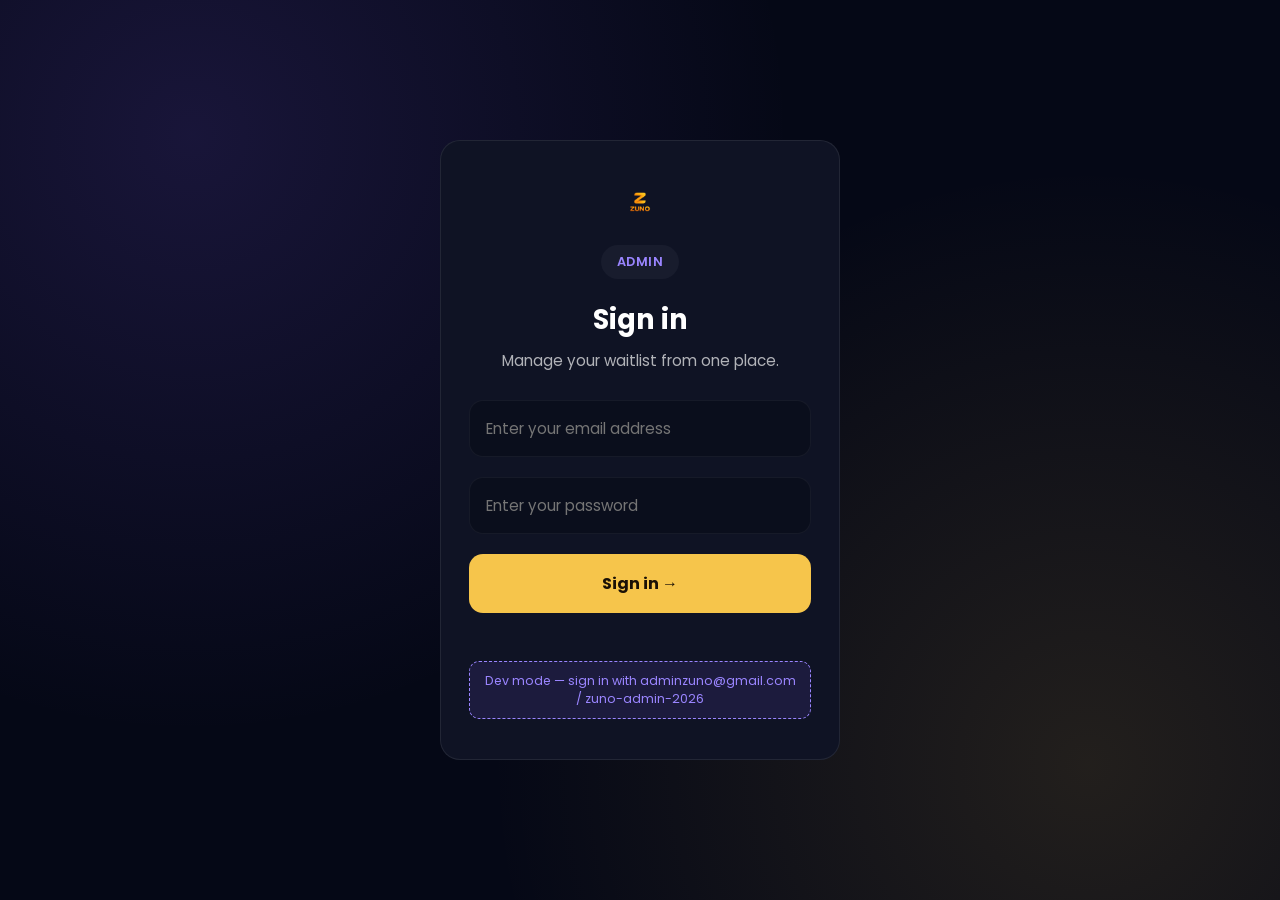
==== admin/index.html @ 76568426 "Add admin panel" ====
<!DOCTYPE html>
<html lang="en">
<head>
<meta charset="UTF-8">
<meta name="viewport" content="width=device-width, initial-scale=1.0">
<title>Admin Sign In — ZUNO</title>
<meta name="robots" content="noindex, nofollow">
<link rel="icon" type="image/png" href="assets/zuno.png?v=2">
<link href="https://fonts.googleapis.com/css2?family=Poppins:wght@300;400;500;600;700;800&display=swap" rel="stylesheet">
<link rel="stylesheet" href="css/admin.css">
</head>
<body class="admin-auth-body">

<a class="skip-link" href="#main-content">Skip to content</a>

<main id="main-content" class="auth-shell">

  <div class="auth-card">
    <img class="auth-logo" src="assets/zuno.png" alt="ZUNO">
    <span class="badge auth-badge">ADMIN</span>
    <h1 class="auth-title">Sign in</h1>
    <p class="auth-subtitle">Manage your waitlist from one place.</p>

    <form id="loginForm" novalidate>
      <label class="sr-only" for="email">Email address</label>
      <input id="email" type="email" name="email" placeholder="Enter your email address" autocomplete="username" required>

      <label class="sr-only" for="password">Password</label>
      <input id="password" type="password" name="password" placeholder="Enter your password" autocomplete="current-password" required>

      <button type="submit" class="join-btn" id="loginBtn">Sign in →</button>

      <p class="form-feedback" id="loginFeedback" role="status" aria-live="polite"></p>
    </form>

    <p class="dev-hint" id="devHint" hidden></p>
  </div>

</main>

<script src="js/config.js"></script>
<script src="js/api.js"></script>
<script src="js/auth.js"></script>
</body>
</html>
---- admin/css/admin.css ----
/* =========================================================
   ZUNO Admin — styles
   Self-contained: does NOT depend on ../css/style.css, so this
   admin folder works no matter where/how it's served (avoids
   local-server "can't go above root" issues with ../ paths).
   ========================================================= */

/* ---------- Design tokens (mirrors the main site) ---------- */
:root{
  --color-bg:        #050816;
  --color-surface:    #0f1324;
  --color-surface-2:  #12162a;
  --color-surface-3:  #181c2d;
  --color-input:      #0a0e1c;
  --color-border:      rgba(255,255,255,.08);
  --color-border-soft: rgba(255,255,255,.05);

  --color-gold:       #f6c54b;
  --color-gold-hover: #ffd66b;
  --color-gold-text:  #1a1106;
  --color-purple:     #7f5af0;
  --color-purple-soft:#9a85ff;

  --color-text:        #ffffff;
  --color-text-muted:  rgba(255,255,255,.68);
  --color-text-faint:  rgba(255,255,255,.46);

  --font-body: 'Poppins', sans-serif;

  --space-1: 8px;
  --space-2: 12px;
  --space-3: 20px;
  --space-4: 28px;
  --space-5: 40px;
  --space-6: 60px;
  --space-7: 80px;

  --container: 1200px;

  --radius-sm: 10px;
  --radius-md: 14px;
  --radius-lg: 20px;
  --radius-xl: 28px;
  --radius-pill: 999px;

  --ease: cubic-bezier(.4,0,.2,1);
}

/* ---------- Reset & base ---------- */
*,
*::before,
*::after{
  margin: 0;
  padding: 0;
  box-sizing: border-box;
  font-family: var(--font-body);
}

html{ scroll-behavior: smooth; }

body{
  background: var(--color-bg);
  color: var(--color-text);
  overflow-x: hidden;
  -webkit-font-smoothing: antialiased;
}

img{ max-width: 100%; display: block; }
a{ color: inherit; text-decoration: none; }
button{ font: inherit; }
ul{ list-style: none; }

.sr-only{
  position: absolute;
  width: 1px;
  height: 1px;
  overflow: hidden;
  clip: rect(0 0 0 0);
  white-space: nowrap;
}

.skip-link{
  position: absolute;
  top: -48px;
  left: 16px;
  z-index: 10001;
  background: var(--color-gold);
  color: var(--color-gold-text);
  font-weight: 600;
  padding: 10px 18px;
  border-radius: var(--radius-sm);
  transition: top .2s var(--ease);
}
.skip-link:focus{ top: 16px; }

a:focus-visible,
button:focus-visible,
input:focus-visible{
  outline: 2px solid var(--color-gold);
  outline-offset: 3px;
  border-radius: var(--radius-sm);
}

@media (prefers-reduced-motion: reduce){
  *, *::before, *::after{
    animation-duration: .001ms !important;
    animation-iteration-count: 1 !important;
    transition-duration: .001ms !important;
    scroll-behavior: auto !important;
  }
}

/* The [hidden] attribute must always win — several components below
   (e.g. .modal-backdrop, .table-state) set their own `display`,
   which would otherwise silently override `hidden` and leave things
   visible that JS meant to hide. */
[hidden]{
  display: none !important;
}

/* Shared pill badge (used for ADMIN tag, eyebrow text) */
.badge{
  display: inline-block;
  padding: 8px 16px;
  background: var(--color-surface-3);
  border-radius: var(--radius-pill);
  font-size: .8rem;
  font-weight: 600;
  letter-spacing: .03em;
  color: var(--color-purple-soft);
}

/* Brand lockup (logo + wordmark) */
.brand{
  display: flex;
  align-items: center;
  gap: 10px;
  flex-shrink: 0;
}
.brand .logo-icon{ height: 40px; width: auto; }

/* Primary gold button + form feedback (login screen) */
.join-btn{
  width: 100%;
  padding: 17px;
  border: none;
  background: var(--color-gold);
  color: var(--color-gold-text);
  font-weight: 700;
  border-radius: var(--radius-md);
  cursor: pointer;
  font-size: 1rem;
  transition: background .2s var(--ease), transform .2s var(--ease), box-shadow .2s var(--ease);
}
.join-btn:hover{
  background: var(--color-gold-hover);
  transform: translateY(-2px);
  box-shadow: 0 10px 24px -8px rgba(246,197,75,.45);
}
.join-btn:active{ transform: translateY(0); }
.join-btn:disabled{ opacity: .7; cursor: not-allowed; transform: none; }

.form-feedback{
  margin-top: var(--space-2);
  font-size: .85rem;
  color: var(--color-gold);
  min-height: 1.2em;
}

/* ---------- Auth screen ---------- */
.admin-auth-body{
  min-height: 100vh;
  display: flex;
}

.auth-shell{
  flex: 1;
  display: flex;
  align-items: center;
  justify-content: center;
  padding: var(--space-4);
  background:
    radial-gradient(circle at 15% 15%, rgba(127,90,240,.16), transparent 45%),
    radial-gradient(circle at 85% 85%, rgba(246,197,75,.12), transparent 45%),
    var(--color-bg);
}

.auth-card{
  width: 100%;
  max-width: 400px;
  background: var(--color-surface);
  border: 1px solid var(--color-border);
  border-radius: var(--radius-lg);
  padding: var(--space-5) var(--space-4);
  text-align: center;
}

.auth-logo{
  height: 44px;
  width: auto;
  margin: 0 auto var(--space-3);
}

.auth-badge{
  margin: 0 0 var(--space-3);
}

.auth-title{
  font-size: 1.7rem;
  font-weight: 700;
  margin-bottom: var(--space-1);
}

.auth-subtitle{
  color: var(--color-text-muted);
  font-size: .95rem;
  margin-bottom: var(--space-4);
}

.auth-card form{
  text-align: left;
}

.auth-card input{
  width: 100%;
  padding: 16px;
  background: var(--color-input);
  border: 1px solid var(--color-border-soft);
  border-radius: var(--radius-md);
  margin-bottom: var(--space-3);
  color: var(--color-text);
  font-size: .95rem;
  transition: border-color .2s var(--ease);
}

.auth-card input:focus{
  border-color: var(--color-purple);
  outline: none;
}

.form-feedback--error{
  color: #ff8686;
}

.dev-hint{
  margin-top: var(--space-3);
  padding: 10px 14px;
  background: rgba(127,90,240,.12);
  border: 1px dashed var(--color-purple-soft);
  border-radius: var(--radius-sm);
  color: var(--color-purple-soft);
  font-size: .78rem;
  text-align: center;
}

/* ---------- Shared admin layout ---------- */
.admin-body{
  min-height: 100vh;
  background: var(--color-bg);
}

.admin-topbar{
  display: flex;
  align-items: center;
  justify-content: space-between;
  gap: 16px;
  padding: 16px 5%;
  border-bottom: 1px solid var(--color-border);
  background: rgba(5,8,22,.9);
  backdrop-filter: blur(10px);
  position: sticky;
  top: 0;
  z-index: 100;
}

.admin-topbar .brand{ gap: 10px; }
.admin-topbar .logo-icon{ height: 36px; }

.admin-badge{
  margin: 0;
  padding: 4px 12px;
  font-size: .7rem;
}

.dev-badge{
  margin: 0;
  padding: 4px 12px;
  font-size: .7rem;
  color: #ffd66b;
  background: rgba(246,197,75,.12);
  border: 1px dashed var(--color-gold);
}

.admin-topbar-right{
  display: flex;
  align-items: center;
  gap: 16px;
}

.admin-user{
  color: var(--color-text-muted);
  font-size: .9rem;
}

.admin-main{
  max-width: var(--container);
  margin: 0 auto;
  padding: var(--space-5) 5% var(--space-7);
}

.admin-heading{
  display: flex;
  align-items: flex-end;
  justify-content: space-between;
  gap: var(--space-3);
  flex-wrap: wrap;
  margin-bottom: var(--space-4);
}

.admin-heading h1{
  font-size: 1.9rem;
  font-weight: 700;
  margin-bottom: 4px;
}

.admin-subtitle{
  color: var(--color-text-muted);
  font-size: .95rem;
}

/* ---------- Buttons ---------- */
.admin-btn{
  padding: 12px 20px;
  border-radius: var(--radius-md);
  border: 1px solid transparent;
  font-weight: 600;
  font-size: .9rem;
  cursor: pointer;
  transition: background .2s var(--ease), transform .2s var(--ease), border-color .2s var(--ease);
}

.admin-btn--gold{
  background: var(--color-gold);
  color: var(--color-gold-text);
}
.admin-btn--gold:hover{ background: var(--color-gold-hover); transform: translateY(-1px); }

.admin-btn--ghost{
  background: transparent;
  border-color: var(--color-border);
  color: var(--color-text);
}
.admin-btn--ghost:hover{ border-color: var(--color-gold); color: var(--color-gold); }
.admin-btn--ghost:disabled{ opacity: .5; cursor: not-allowed; }

.admin-btn--danger{
  background: transparent;
  border-color: rgba(255,107,107,.4);
  color: #ff8686;
}
.admin-btn--danger:hover{ background: rgba(255,107,107,.1); border-color: #ff6b6b; }

.admin-btn--sm{
  padding: 8px 14px;
  font-size: .8rem;
}

/* ---------- Stat cards ---------- */
.stat-cards{
  display: grid;
  grid-template-columns: repeat(auto-fit, minmax(180px, 1fr));
  gap: var(--space-3);
  margin-bottom: var(--space-4);
}

.stat-card{
  background: var(--color-surface);
  border: 1px solid var(--color-border-soft);
  border-radius: var(--radius-lg);
  padding: var(--space-3) var(--space-4);
  display: flex;
  flex-direction: column;
  gap: 6px;
}

.stat-label{
  font-size: .78rem;
  color: var(--color-text-faint);
  text-transform: uppercase;
  letter-spacing: .04em;
}

.stat-value{
  font-size: 1.9rem;
  font-weight: 700;
  color: var(--color-gold);
}

/* ---------- Toolbar ---------- */
.admin-toolbar{
  margin-bottom: var(--space-3);
}

.admin-toolbar input{
  width: 100%;
  max-width: 360px;
  padding: 13px 16px;
  background: var(--color-input);
  border: 1px solid var(--color-border-soft);
  border-radius: var(--radius-md);
  color: var(--color-text);
  font-size: .9rem;
  transition: border-color .2s var(--ease);
}

.admin-toolbar input:focus{
  border-color: var(--color-purple);
  outline: none;
}

/* ---------- Table ---------- */
.table-wrap{
  background: var(--color-surface);
  border: 1px solid var(--color-border-soft);
  border-radius: var(--radius-lg);
  overflow: hidden;
}

.admin-table{
  width: 100%;
  border-collapse: collapse;
}

.admin-table th{
  text-align: left;
  font-size: .78rem;
  text-transform: uppercase;
  letter-spacing: .04em;
  color: var(--color-text-faint);
  font-weight: 600;
  padding: 14px 20px;
  border-bottom: 1px solid var(--color-border);
}

.admin-table td{
  padding: 16px 20px;
  font-size: .92rem;
  color: var(--color-text);
  border-bottom: 1px solid var(--color-border-soft);
}

.admin-table tbody tr:last-child td{
  border-bottom: none;
}

.admin-table tbody tr:hover{
  background: var(--color-surface-2);
}

.admin-table-actions{
  text-align: right;
}

/* ---------- Table states ---------- */
.table-state{
  padding: var(--space-6) var(--space-4);
  text-align: center;
  color: var(--color-text-muted);
  display: flex;
  flex-direction: column;
  align-items: center;
  gap: 10px;
}

.table-state-title{
  font-size: 1.05rem;
  font-weight: 600;
  color: var(--color-text);
}

.table-state-body{
  font-size: .9rem;
  max-width: 360px;
}

.spinner{
  width: 22px;
  height: 22px;
  border: 2px solid var(--color-border);
  border-top-color: var(--color-gold);
  border-radius: 50%;
  animation: admin-spin .7s linear infinite;
}

@keyframes admin-spin{
  to{ transform: rotate(360deg); }
}

/* ---------- Pagination ---------- */
.admin-pagination{
  display: flex;
  align-items: center;
  justify-content: center;
  gap: var(--space-3);
  margin-top: var(--space-3);
}

.admin-page-status{
  color: var(--color-text-muted);
  font-size: .85rem;
}

/* ---------- Modal ---------- */
.modal-backdrop{
  position: fixed;
  inset: 0;
  background: rgba(2,4,12,.7);
  display: flex;
  align-items: center;
  justify-content: center;
  padding: var(--space-4);
  z-index: 1000;
}

.modal{
  width: 100%;
  max-width: 380px;
  background: var(--color-surface);
  border: 1px solid var(--color-border);
  border-radius: var(--radius-lg);
  padding: var(--space-4);
}

.modal-title{
  font-size: 1.1rem;
  font-weight: 700;
  margin-bottom: 8px;
}

.modal-body{
  color: var(--color-text-muted);
  font-size: .9rem;
  line-height: 1.6;
  margin-bottom: var(--space-4);
}

.modal-actions{
  display: flex;
  justify-content: flex-end;
  gap: 10px;
}

/* ---------- Toast ---------- */
.toast{
  position: fixed;
  bottom: 24px;
  left: 50%;
  transform: translateX(-50%);
  background: var(--color-surface-3);
  border: 1px solid var(--color-border);
  color: var(--color-text);
  padding: 12px 20px;
  border-radius: var(--radius-md);
  font-size: .88rem;
  z-index: 1100;
  box-shadow: 0 10px 30px -8px rgba(0,0,0,.5);
}

/* ---------- Responsive ---------- */
@media (max-width: 640px){
  .admin-table thead{
    display: none;
  }
  .admin-table, .admin-table tbody, .admin-table tr, .admin-table td{
    display: block;
    width: 100%;
  }
  .admin-table tr{
    padding: 14px 20px;
    border-bottom: 1px solid var(--color-border-soft);
  }
  .admin-table td{
    border-bottom: none;
    padding: 4px 0;
  }
  .admin-table td:before{
    content: attr(data-label);
    display: block;
    font-size: .72rem;
    text-transform: uppercase;
    letter-spacing: .04em;
    color: var(--color-text-faint);
    margin-bottom: 2px;
  }
  .admin-table-actions{
    text-align: left;
    margin-top: 8px;
  }
}
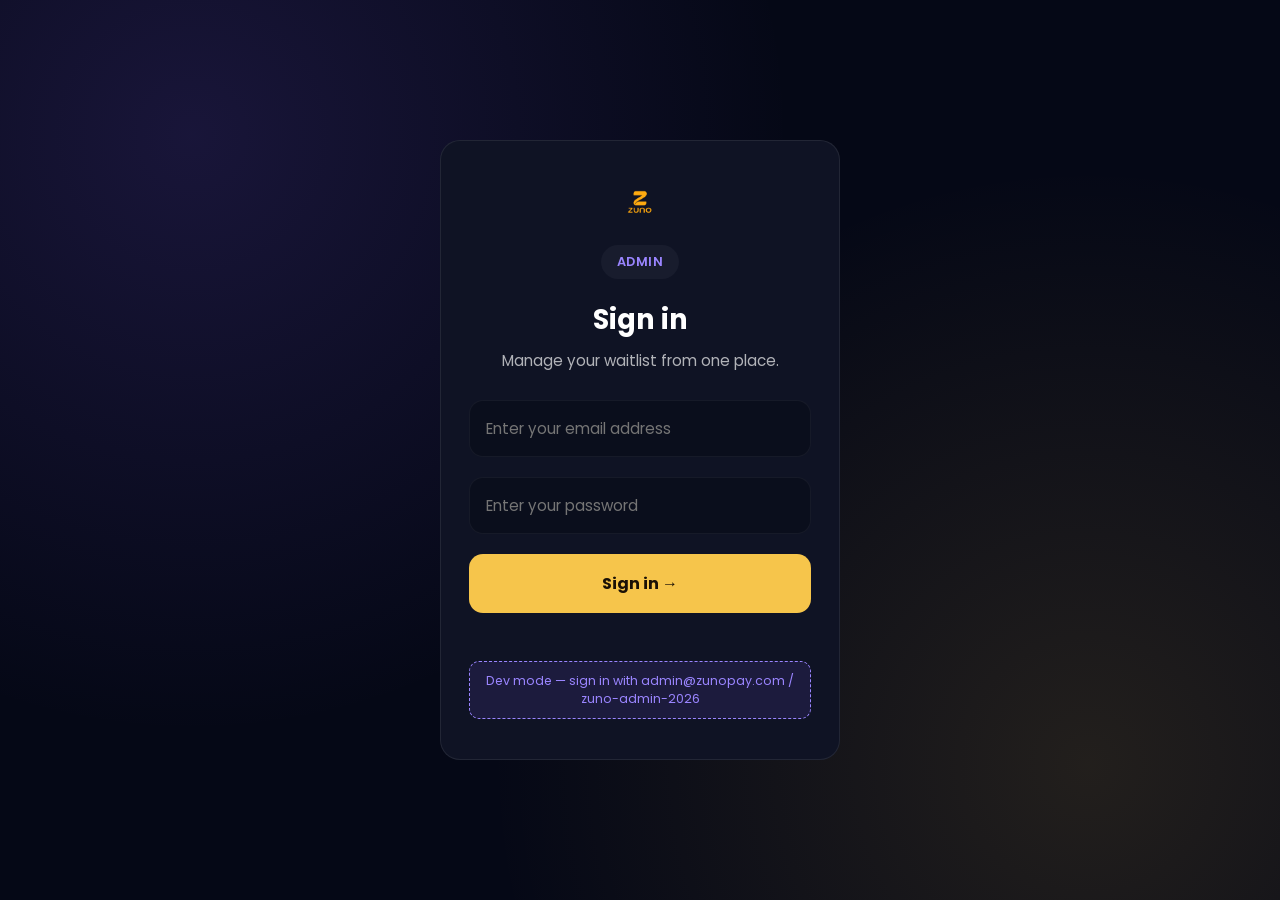
==== commit da6ceebc: "Replace logo with original ZUNO branding, cache-bust logo image" ====
--- a/admin/index.html
+++ b/admin/index.html
@@ -5,7 +5,7 @@
 <meta name="viewport" content="width=device-width, initial-scale=1.0">
 <title>Admin Sign In — ZUNO</title>
 <meta name="robots" content="noindex, nofollow">
-<link rel="icon" type="image/png" href="assets/zuno.png?v=2">
+<link rel="icon" type="image/png" href="assets/zuno.png?v=3">
 <link href="https://fonts.googleapis.com/css2?family=Poppins:wght@300;400;500;600;700;800&display=swap" rel="stylesheet">
 <link rel="stylesheet" href="css/admin.css">
 </head>
@@ -16,7 +16,7 @@
 <main id="main-content" class="auth-shell">
 
   <div class="auth-card">
-    <img class="auth-logo" src="assets/zuno.png" alt="ZUNO">
+    <img class="auth-logo" src="assets/zuno.png?v=3" alt="ZUNO">
     <span class="badge auth-badge">ADMIN</span>
     <h1 class="auth-title">Sign in</h1>
     <p class="auth-subtitle">Manage your waitlist from one place.</p>
--- a/admin/css/admin.css
+++ b/admin/css/admin.css
@@ -302,6 +302,90 @@
   font-size: .9rem;
 }
 
+/* ---------- Hamburger (hidden on desktop) ---------- */
+.hamburger-btn{
+  display: none;
+  background: transparent;
+  border: 1px solid var(--color-border);
+  border-radius: var(--radius-sm);
+  width: 40px;
+  height: 40px;
+  align-items: center;
+  justify-content: center;
+  cursor: pointer;
+  flex-shrink: 0;
+}
+
+.hamburger-icon,
+.hamburger-icon::before,
+.hamburger-icon::after{
+  display: block;
+  width: 18px;
+  height: 2px;
+  background: var(--color-text);
+  border-radius: 2px;
+  transition: transform .2s var(--ease), opacity .2s var(--ease);
+}
+
+.hamburger-icon::before,
+.hamburger-icon::after{
+  content: "";
+  position: relative;
+}
+
+.hamburger-icon::before{ top: 5px; }
+.hamburger-icon::after{ top: 3px; }
+
+.hamburger-btn[aria-expanded="true"] .hamburger-icon{
+  background: transparent;
+}
+.hamburger-btn[aria-expanded="true"] .hamburger-icon::before{
+  top: 0;
+  transform: rotate(45deg);
+}
+.hamburger-btn[aria-expanded="true"] .hamburger-icon::after{
+  top: -2px;
+  transform: rotate(-45deg);
+}
+
+@media (max-width: 720px){
+  .admin-topbar{
+    flex-wrap: wrap;
+  }
+
+  .hamburger-btn{
+    display: flex;
+  }
+
+  .admin-topbar-right{
+    display: none;
+    width: 100%;
+    flex-direction: column;
+    align-items: stretch;
+    gap: 12px;
+    padding-top: 16px;
+    margin-top: 16px;
+    border-top: 1px solid var(--color-border);
+  }
+
+  .admin-topbar-right.is-open{
+    display: flex;
+  }
+
+  .admin-topbar-right .badge{
+    align-self: flex-start;
+  }
+
+  .admin-user{
+    font-size: .85rem;
+    word-break: break-all;
+  }
+
+  .admin-topbar-right .admin-btn{
+    width: 100%;
+  }
+}
+
 .admin-main{
   max-width: var(--container);
   margin: 0 auto;
@@ -499,6 +583,7 @@
 /* ---------- Pagination ---------- */
 .admin-pagination{
   display: flex;
+  flex-wrap: wrap;
   align-items: center;
   justify-content: center;
   gap: var(--space-3);
